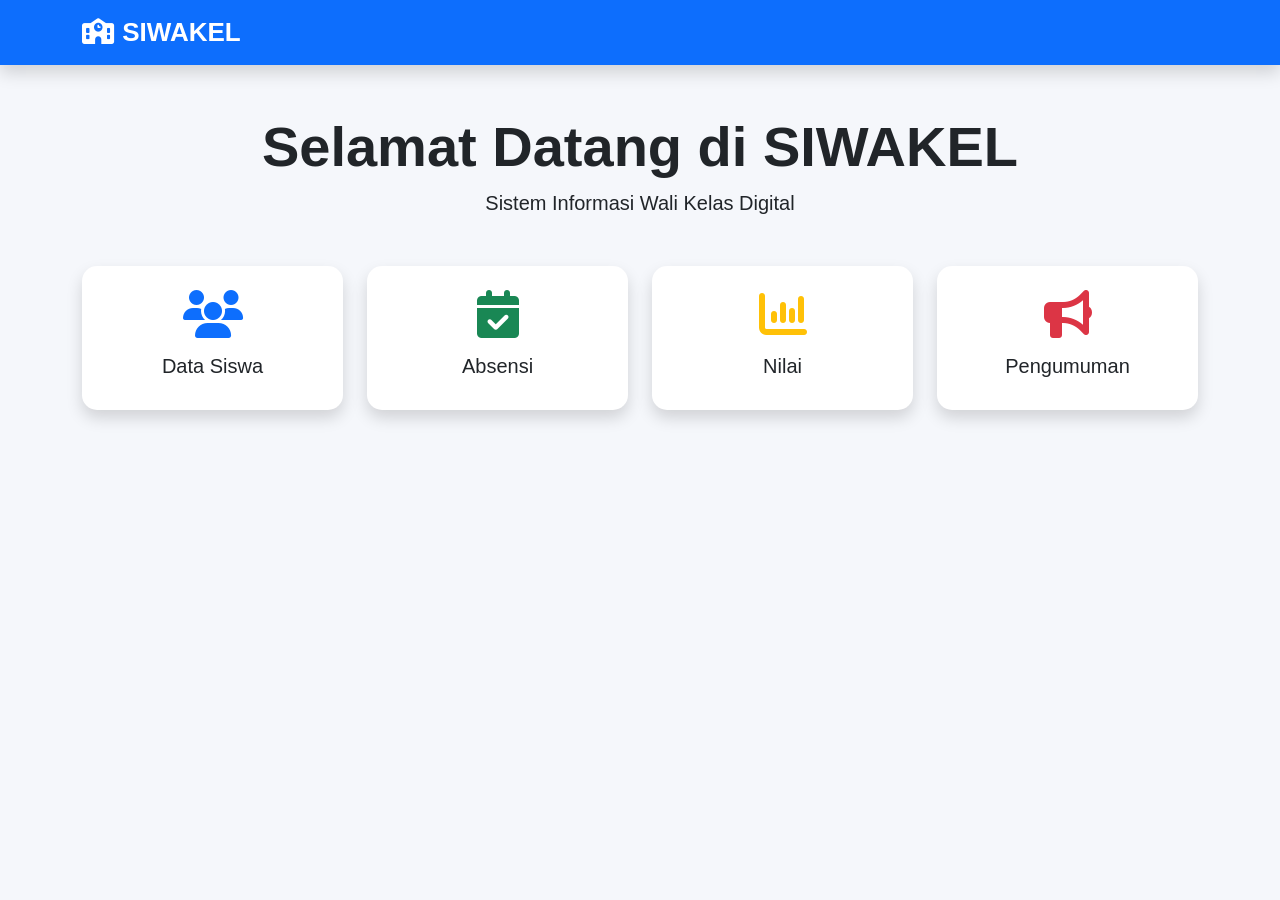
==== index.html @ 0067cc82 "Versi 0.1 - Halaman utama SIWAKEL" ====
<!DOCTYPE html>
<html lang="id">
<head>
    <meta charset="UTF-8">
    <meta name="viewport" content="width=device-width, initial-scale=1.0">
    <title>SIWAKEL - Sistem Informasi Wali Kelas</title>

    <!-- Bootstrap -->
    <link href="https://cdn.jsdelivr.net/npm/bootstrap@5.3.7/dist/css/bootstrap.min.css" rel="stylesheet">

    <!-- Font Awesome -->
    <link href="https://cdnjs.cloudflare.com/ajax/libs/font-awesome/6.6.0/css/all.min.css" rel="stylesheet">

    <!-- CSS -->
    <link rel="stylesheet" href="assets/css/style.css">
</head>

<body>

<nav class="navbar navbar-expand-lg navbar-dark bg-primary shadow">
    <div class="container">
        <a class="navbar-brand fw-bold" href="#">
            <i class="fa-solid fa-school"></i>
            SIWAKEL
        </a>
    </div>
</nav>

<div class="container py-5">

    <div class="text-center mb-5">

        <h1 class="display-4 fw-bold">
            Selamat Datang di SIWAKEL
        </h1>

        <p class="lead">
            Sistem Informasi Wali Kelas Digital
        </p>

    </div>

    <div class="row g-4">

        <div class="col-md-3">
            <div class="card shadow text-center p-4">
                <i class="fa-solid fa-users fa-3x text-primary mb-3"></i>
                <h5>Data Siswa</h5>
            </div>
        </div>

        <div class="col-md-3">
            <div class="card shadow text-center p-4">
                <i class="fa-solid fa-calendar-check fa-3x text-success mb-3"></i>
                <h5>Absensi</h5>
            </div>
        </div>

        <div class="col-md-3">
            <div class="card shadow text-center p-4">
                <i class="fa-solid fa-chart-column fa-3x text-warning mb-3"></i>
                <h5>Nilai</h5>
            </div>
        </div>

        <div class="col-md-3">
            <div class="card shadow text-center p-4">
                <i class="fa-solid fa-bullhorn fa-3x text-danger mb-3"></i>
                <h5>Pengumuman</h5>
            </div>
        </div>

    </div>

</div>

<script src="https://cdn.jsdelivr.net/npm/bootstrap@5.3.7/dist/js/bootstrap.bundle.min.js"></script>

</body>
</html>
---- assets/css/style.css ----
body{
    background:#f5f7fb;
    font-family:Arial, Helvetica, sans-serif;
}

.card{
    border:none;
    border-radius:15px;
    transition:.3s;
}

.card:hover{
    transform:translateY(-8px);
}

.navbar-brand{
    font-size:26px;
    font-weight:bold;
}
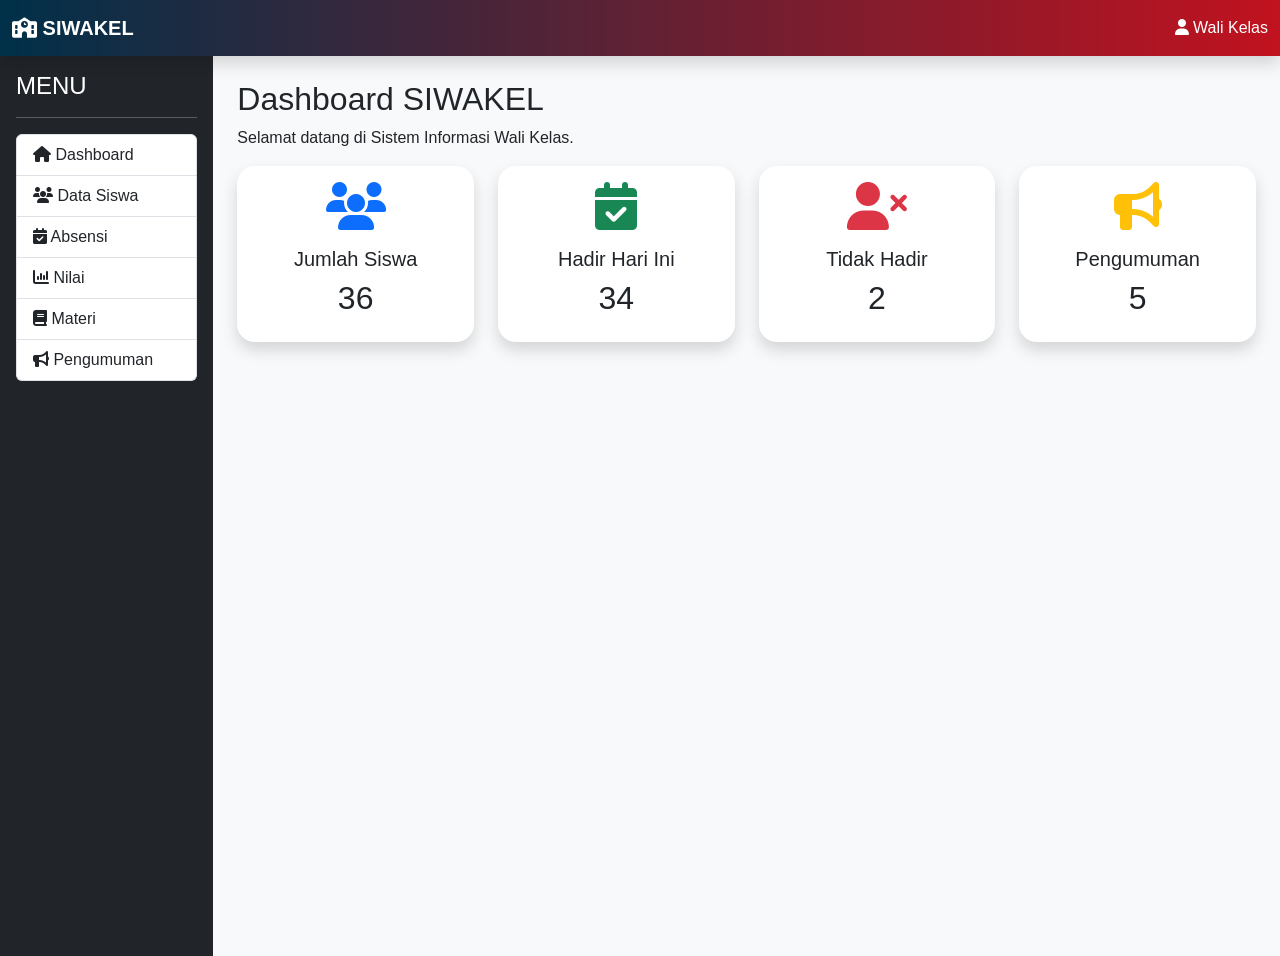
==== commit 12bf6793: "Menambahkan halaman tambah siswa" ====
--- a/index.html
+++ b/index.html
@@ -1,6 +1,8 @@
 <!DOCTYPE html>
 <html lang="id">
 <head>
+    <link href="https://cdn.jsdelivr.net/npm/bootstrap@5.3.7/dist/css/bootstrap.min.css" rel="stylesheet">
+<link rel="stylesheet" href="assets/css/style.css">
     <meta charset="UTF-8">
     <meta name="viewport" content="width=device-width, initial-scale=1.0">
     <title>SIWAKEL - Sistem Informasi Wali Kelas</title>
@@ -13,61 +15,159 @@
 
     <!-- CSS -->
     <link rel="stylesheet" href="assets/css/style.css">
+    <link rel="stylesheet" href="https://cdn.jsdelivr.net/npm/bootstrap-icons@1.13.1/font/bootstrap-icons.min.css">
 </head>
 
 <body>
 
+<body>
+
 <nav class="navbar navbar-expand-lg navbar-dark bg-primary shadow">
-    <div class="container">
+    <div class="container-fluid">
+
         <a class="navbar-brand fw-bold" href="#">
-            <i class="fa-solid fa-school"></i>
-            SIWAKEL
+            <i class="fa-solid fa-school"></i> SIWAKEL
         </a>
+
+        <div class="text-white">
+            <i class="fa-solid fa-user"></i> Wali Kelas
+        </div>
+
     </div>
 </nav>
 
-<div class="container py-5">
+<div class="container-fluid">
 
-    <div class="text-center mb-5">
+    <div class="row">
 
-        <h1 class="display-4 fw-bold">
-            Selamat Datang di SIWAKEL
-        </h1>
+        <!-- Sidebar -->
 
-        <p class="lead">
-            Sistem Informasi Wali Kelas Digital
-        </p>
+        <div class="col-md-2 bg-dark text-white min-vh-100 p-3">
 
-    </div>
+            <h4>MENU</h4>
 
-    <div class="row g-4">
+            <hr>
 
-        <div class="col-md-3">
-            <div class="card shadow text-center p-4">
-                <i class="fa-solid fa-users fa-3x text-primary mb-3"></i>
-                <h5>Data Siswa</h5>
+            <div class="list-group">
+
+                <a href="#" class="list-group-item list-group-item-action">
+                    <i class="fa-solid fa-house"></i>
+                    Dashboard
+                </a>
+
+                <a href="pages/siswa.html" class="list-group-item list-group-item-action">
+                    <i class="fa-solid fa-users"></i>
+                    Data Siswa
+                </a>
+
+                <a href="pages/absensi.html" class="list-group-item list-group-item-action">
+                    <i class="fa-solid fa-calendar-check"></i>
+                    Absensi
+                </a>
+
+                <a href="pages/nilai.html" class="list-group-item list-group-item-action">
+                    <i class="fa-solid fa-chart-column"></i>
+                    Nilai
+                </a>
+
+                <a href="pages/materi.html" class="list-group-item list-group-item-action">
+                    <i class="fa-solid fa-book"></i>
+                    Materi
+                </a>
+
+                <a href="pages/pengumuman.html" class="list-group-item list-group-item-action">
+                    <i class="fa-solid fa-bullhorn"></i>
+                    Pengumuman
+                </a>
+
             </div>
+
         </div>
 
-        <div class="col-md-3">
-            <div class="card shadow text-center p-4">
-                <i class="fa-solid fa-calendar-check fa-3x text-success mb-3"></i>
-                <h5>Absensi</h5>
+        <!-- Content -->
+
+        <div class="col-md-10 p-4">
+
+            <h2>Dashboard SIWAKEL</h2>
+
+            <p>Selamat datang di Sistem Informasi Wali Kelas.</p>
+
+            <div class="row">
+
+                <div class="col-md-3 mb-3">
+
+                    <div class="card shadow">
+
+                        <div class="card-body text-center">
+
+                            <i class="fa-solid fa-users fa-3x text-primary"></i>
+
+                            <h5 class="mt-3">Jumlah Siswa</h5>
+
+                            <h2>36</h2>
+
+                        </div>
+
+                    </div>
+
+                </div>
+
+                <div class="col-md-3 mb-3">
+
+                    <div class="card shadow">
+
+                        <div class="card-body text-center">
+
+                            <i class="fa-solid fa-calendar-check fa-3x text-success"></i>
+
+                            <h5 class="mt-3">Hadir Hari Ini</h5>
+
+                            <h2>34</h2>
+
+                        </div>
+
+                    </div>
+
+                </div>
+
+                <div class="col-md-3 mb-3">
+
+                    <div class="card shadow">
+
+                        <div class="card-body text-center">
+
+                            <i class="fa-solid fa-user-xmark fa-3x text-danger"></i>
+
+                            <h5 class="mt-3">Tidak Hadir</h5>
+
+                            <h2>2</h2>
+
+                        </div>
+
+                    </div>
+
+                </div>
+
+                <div class="col-md-3 mb-3">
+
+                    <div class="card shadow">
+
+                        <div class="card-body text-center">
+
+                            <i class="fa-solid fa-bullhorn fa-3x text-warning"></i>
+
+                            <h5 class="mt-3">Pengumuman</h5>
+
+                            <h2>5</h2>
+
+                        </div>
+
+                    </div>
+
+                </div>
+
             </div>
-        </div>
 
-        <div class="col-md-3">
-            <div class="card shadow text-center p-4">
-                <i class="fa-solid fa-chart-column fa-3x text-warning mb-3"></i>
-                <h5>Nilai</h5>
-            </div>
-        </div>
-
-        <div class="col-md-3">
-            <div class="card shadow text-center p-4">
-                <i class="fa-solid fa-bullhorn fa-3x text-danger mb-3"></i>
-                <h5>Pengumuman</h5>
-            </div>
         </div>
 
     </div>
@@ -75,6 +175,8 @@
 </div>
 
 <script src="https://cdn.jsdelivr.net/npm/bootstrap@5.3.7/dist/js/bootstrap.bundle.min.js"></script>
+<script src="assets/js/script.js"></script>
 
 </body>
+</body>
 </html>
--- a/assets/css/style.css
+++ b/assets/css/style.css
@@ -1,11 +1,21 @@
+:root{
+    --primary:#c1121f;
+    --secondary:#003049;
+    --background:#f8f9fa;
+}
+
 body{
-    background:#f5f7fb;
-    font-family:Arial, Helvetica, sans-serif;
+    background:var(--background);
+    font-family:'Segoe UI',sans-serif;
+}
+
+.navbar{
+    background:linear-gradient(90deg,var(--secondary),var(--primary));
 }
 
 .card{
     border:none;
-    border-radius:15px;
+    border-radius:18px;
     transition:.3s;
 }
 
@@ -13,7 +23,20 @@
     transform:translateY(-8px);
 }
 
-.navbar-brand{
-    font-size:26px;
-    font-weight:bold;
+.sidebar{
+    background:#1d3557;
+    min-height:100vh;
+}
+
+.sidebar a{
+    color:white;
+    text-decoration:none;
+    display:block;
+    padding:12px;
+    border-radius:10px;
+    margin-bottom:8px;
+}
+
+.sidebar a:hover{
+    background:#457b9d;
 }
--- a/assets/css/style.css
+++ b/assets/css/style.css
@@ -1,11 +1,21 @@
+:root{
+    --primary:#c1121f;
+    --secondary:#003049;
+    --background:#f8f9fa;
+}
+
 body{
-    background:#f5f7fb;
-    font-family:Arial, Helvetica, sans-serif;
+    background:var(--background);
+    font-family:'Segoe UI',sans-serif;
+}
+
+.navbar{
+    background:linear-gradient(90deg,var(--secondary),var(--primary));
 }
 
 .card{
     border:none;
-    border-radius:15px;
+    border-radius:18px;
     transition:.3s;
 }
 
@@ -13,7 +23,20 @@
     transform:translateY(-8px);
 }
 
-.navbar-brand{
-    font-size:26px;
-    font-weight:bold;
+.sidebar{
+    background:#1d3557;
+    min-height:100vh;
+}
+
+.sidebar a{
+    color:white;
+    text-decoration:none;
+    display:block;
+    padding:12px;
+    border-radius:10px;
+    margin-bottom:8px;
+}
+
+.sidebar a:hover{
+    background:#457b9d;
 }
